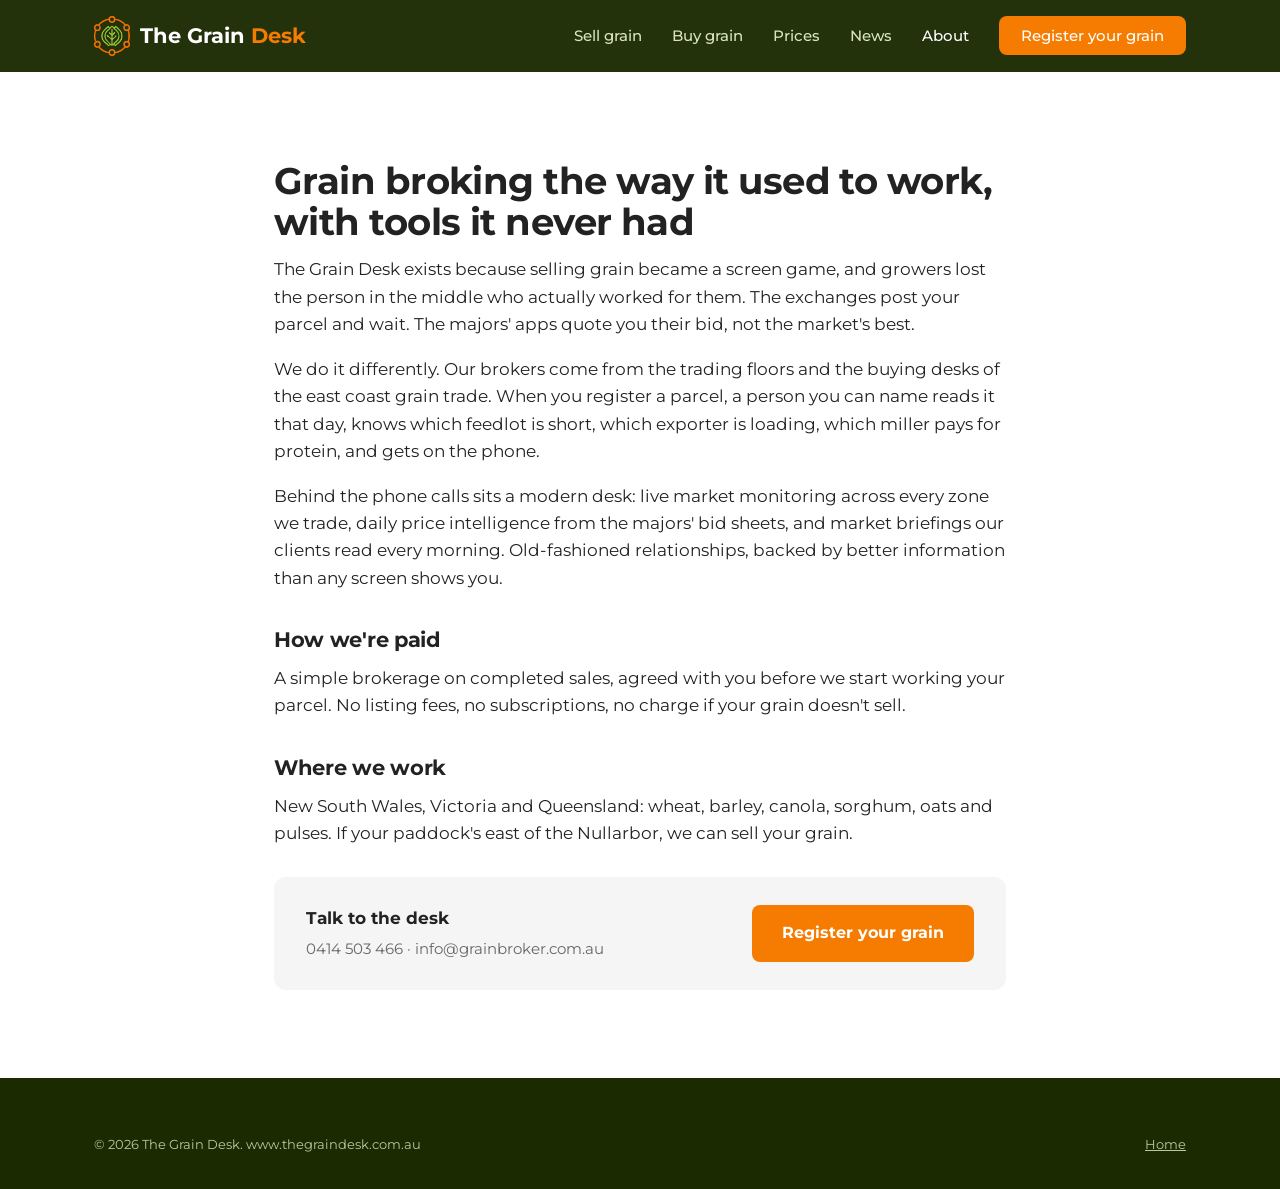
==== about.html @ 73dcb700 "The Grain Desk site, copied from grainbroker.com.au with the name changed." ====
<!DOCTYPE html>
<html lang="en-AU">
<head>
<meta charset="UTF-8">
<meta name="viewport" content="width=device-width, initial-scale=1">
<title>About The Grain Desk.</title>
<meta name="description" content="The Grain Desk is a relationship grain brokerage for Australia's east coast. Real brokers, real buyer relationships, no faceless exchange.">
<link rel="icon" type="image/png" href="assets/grainbroker-icon.png">
<link rel="preconnect" href="https://fonts.googleapis.com">
<link rel="preconnect" href="https://fonts.gstatic.com" crossorigin>
<link href="https://fonts.googleapis.com/css2?family=Montserrat:wght@400;500;600;700&display=swap" rel="stylesheet">
<link rel="stylesheet" href="css/site.css">
</head>
<body>

<header>
  <div class="container">
    <nav aria-label="Main">
      <a class="logo" href="index.html">
        <img src="assets/grainbroker-icon.png" alt="">
        <span>The Grain <b>Desk</b></span>
      </a>
      <button class="menu-btn" aria-label="Menu" aria-expanded="false">&#9776;</button>
      <ul class="nav-links">
        <li><a href="sell.html">Sell grain</a></li>
        <li><a href="buy.html">Buy grain</a></li>
        <li><a href="prices.html">Prices</a></li>
        <li><a href="news.html">News</a></li>
        <li><a href="about.html" aria-current="page">About</a></li>
        <li><a class="nav-cta" href="sell.html">Register your grain</a></li>
      </ul>
    </nav>
  </div>
</header>

<section>
  <div class="container" style="max-width:780px">
    <h1 class="section-title">Grain broking the way it used to work, with tools it never had</h1>
    <p style="margin-bottom:18px">The Grain Desk exists because selling grain became a screen game, and growers lost the person in the middle who actually worked for them. The exchanges post your parcel and wait. The majors' apps quote you their bid, not the market's best.</p>
    <p style="margin-bottom:18px">We do it differently. Our brokers come from the trading floors and the buying desks of the east coast grain trade. When you register a parcel, a person you can name reads it that day, knows which feedlot is short, which exporter is loading, which miller pays for protein, and gets on the phone.</p>
    <p style="margin-bottom:18px">Behind the phone calls sits a modern desk: live market monitoring across every zone we trade, daily price intelligence from the majors' bid sheets, and market briefings our clients read every morning. Old-fashioned relationships, backed by better information than any screen shows you.</p>
    <h2 style="font-size:1.3rem;font-weight:700;margin:36px 0 14px">How we're paid</h2>
    <p style="margin-bottom:18px">A simple brokerage on completed sales, agreed with you before we start working your parcel. No listing fees, no subscriptions, no charge if your grain doesn't sell.</p>
    <h2 style="font-size:1.3rem;font-weight:700;margin:36px 0 14px">Where we work</h2>
    <p style="margin-bottom:30px">New South Wales, Victoria and Queensland: wheat, barley, canola, sorghum, oats and pulses. If your paddock's east of the Nullarbor, we can sell your grain.</p>
    <div style="background:var(--paper);border-radius:12px;padding:28px 32px;display:flex;justify-content:space-between;align-items:center;gap:18px;flex-wrap:wrap">
      <div>
        <p style="font-weight:700;margin-bottom:4px">Talk to the desk</p>
        <p style="color:var(--grey);font-size:15px">0414 503 466 &middot; info@grainbroker.com.au</p>
      </div>
      <a class="btn-register" href="sell.html">Register your grain</a>
    </div>
  </div>
</section>

<footer>
  <div class="container">
    <div class="foot-base" style="border:0;padding:0">
      <span>&copy; 2026 The Grain Desk. www.thegraindesk.com.au</span>
      <span><a href="index.html" style="color:inherit">Home</a></span>
    </div>
  </div>
</footer>

<script src="js/site.js"></script>
</body>
</html>
---- css/site.css ----
/* The Grain Desk — brand kit v1.0 (May 2025). Palette + Montserrat locked by brand board. */
:root{
  --orange:#F57C00;
  --orange-dark:#D96C00;
  --green:#A5D66A;
  --green-deep:#1B2A00;
  --green-mid:#2E4210;
  --ink:#222222;
  --grey:#666666;
  --paper:#F5F5F5;
  --white:#FFFFFF;
  --success:#28A745; --warning:#FFC107; --error:#DC3545; --info:#17A2B8;
  --radius:10px;
  --shadow:0 18px 48px rgba(27,42,0,.16);
}
*{margin:0;padding:0;box-sizing:border-box}
html{scroll-behavior:smooth}
body{font-family:'Montserrat',system-ui,sans-serif;font-size:16.5px;line-height:1.65;color:var(--ink);background:var(--white)}
img{max-width:100%;display:block}
a{color:inherit}
.container{max-width:1140px;margin:0 auto;padding:0 24px}
h1,h2,h3{line-height:1.12;letter-spacing:-0.015em}
.accent{color:var(--green)}
.accent-orange{color:var(--orange)}

/* Nav */
header{position:sticky;top:0;z-index:100;background:rgba(27,42,0,.96);backdrop-filter:blur(10px)}
nav{display:flex;align-items:center;justify-content:space-between;height:72px}
.logo{display:flex;align-items:center;gap:10px;text-decoration:none}
.logo img{height:40px;width:auto}
.logo span{font-weight:700;font-size:21px;color:#fff}
.logo span b{color:var(--orange);font-weight:700}
.nav-links{display:flex;gap:30px;list-style:none;align-items:center}
.nav-links a{color:#D8E4C4;text-decoration:none;font-size:15px;font-weight:500;transition:color .2s}
.nav-links a:hover,.nav-links a[aria-current="page"]{color:#fff}
.nav-cta{background:var(--orange);color:#fff !important;padding:10px 22px;border-radius:8px;font-weight:600;transition:background .2s}
.nav-cta:hover{background:var(--orange-dark)}
.menu-btn{display:none;background:none;border:0;color:#fff;font-size:26px;cursor:pointer}
@media(max-width:860px){
  .nav-links{position:fixed;inset:72px 0 auto 0;background:var(--green-deep);flex-direction:column;padding:24px;gap:20px;transform:translateY(-130%);transition:transform .25s ease;box-shadow:var(--shadow)}
  .nav-links.open{transform:none}
  .menu-btn{display:block}
}

/* Buttons: each CTA has its own identity */
.btn-register{display:inline-flex;align-items:center;gap:10px;background:var(--orange);color:#fff;font-weight:700;font-size:16px;padding:15px 30px;border-radius:8px;text-decoration:none;border:0;cursor:pointer;transition:background .2s,transform .15s}
.btn-register:hover{background:var(--orange-dark)}
.btn-register:active{transform:scale(.98)}
.btn-buyer{display:inline-flex;align-items:center;gap:8px;background:transparent;color:#fff;font-weight:600;font-size:15.5px;padding:14px 26px;border-radius:8px;border:1.5px solid rgba(165,214,106,.6);text-decoration:none;cursor:pointer;transition:border-color .2s,background .2s}
.btn-buyer:hover{border-color:var(--green);background:rgba(165,214,106,.08)}
.btn-call{display:inline-flex;align-items:center;gap:8px;color:var(--green-deep);font-weight:700;text-decoration:none;border-bottom:2px solid var(--orange);padding-bottom:2px;transition:color .2s}
.btn-call:hover{color:var(--orange)}

/* Hero: full-viewport, clear footage, darkness only behind the text */
.hero{position:relative;background:var(--green-deep);color:#fff;overflow:hidden;min-height:96dvh;display:flex;align-items:center}
.hero-media{position:absolute;inset:0;background-size:cover;background-position:center 38%;opacity:.92}
.hero-scrim{position:absolute;inset:0;background:
  linear-gradient(90deg,rgba(16,25,0,.72) 0%,rgba(16,25,0,.42) 38%,rgba(16,25,0,.08) 62%,rgba(16,25,0,0) 80%),
  linear-gradient(180deg,rgba(16,25,0,.25) 0%,rgba(16,25,0,0) 18%,rgba(16,25,0,0) 82%,rgba(27,42,0,.85) 100%)}
.hero .container{max-width:none;margin:0;padding-left:clamp(24px,4vw,64px)}
.hero-inner{position:relative;padding:80px 0;max-width:560px}
.hero h1{font-size:clamp(2.5rem,5.4vw,3.9rem);font-weight:700;margin-bottom:20px;text-shadow:0 2px 24px rgba(0,0,0,.45)}
.hero p{font-size:clamp(1.05rem,1.9vw,1.25rem);color:#E6EEDA;max-width:32em;margin-bottom:34px;text-shadow:0 1px 14px rgba(0,0,0,.5)}
.hero-ctas{display:flex;gap:16px;flex-wrap:wrap;align-items:center}

/* Sections */
section{padding:88px 0}
.section-title{font-size:clamp(1.7rem,3.2vw,2.3rem);font-weight:700;margin-bottom:14px;max-width:22em}
.section-sub{color:var(--grey);max-width:38em;margin-bottom:48px;font-size:1.05rem}

/* How it works: numbered rail */
.steps{display:grid;grid-template-columns:repeat(3,1fr);gap:0;border-top:1px solid #E4E4E4}
.step{padding:36px 28px 8px;border-left:1px solid #E4E4E4}
.step:first-child{border-left:0}
.step .num{font-size:15px;font-weight:700;color:var(--orange);display:block;margin-bottom:14px}
.step h3{font-size:1.15rem;font-weight:600;margin-bottom:8px}
.step p{color:var(--grey);font-size:15px}
@media(max-width:820px){.steps{grid-template-columns:1fr}.step{border-left:0;border-top:1px solid #E4E4E4}}

/* Split band */
.band{background:var(--green-deep);color:#fff}
.band-grid{display:grid;grid-template-columns:1.05fr .95fr;gap:56px;align-items:center}
.band img{border-radius:var(--radius);box-shadow:var(--shadow)}
.band h2{font-size:clamp(1.6rem,3vw,2.1rem);font-weight:700;margin-bottom:16px}
.band p{color:#C9D8B2;margin-bottom:14px}
.band .tick{display:flex;gap:12px;align-items:flex-start;margin:16px 0;color:#E4EDD5}
.band .tick svg{flex-shrink:0;margin-top:4px}
@media(max-width:880px){.band-grid{grid-template-columns:1fr}}

/* Price strip */
.price-strip{background:var(--paper)}
.price-table{width:100%;border-collapse:collapse;background:#fff;border-radius:var(--radius);overflow:hidden;box-shadow:0 6px 24px rgba(27,42,0,.07)}
.price-table th{background:var(--green-deep);color:#fff;text-align:left;font-size:13px;font-weight:600;letter-spacing:.04em;padding:13px 18px}
.price-table td{padding:14px 18px;border-top:1px solid #EFEFEA;font-size:15.5px}
.price-table td.num{font-variant-numeric:tabular-nums;font-weight:700;color:var(--green-deep);text-align:right}
.price-table th.num{text-align:right}
.price-note{font-size:13.5px;color:var(--grey);margin-top:14px}

/* Forms */
.form-shell{background:var(--paper);min-height:100dvh}
.form-card{background:#fff;border-radius:14px;box-shadow:0 8px 32px rgba(27,42,0,.08);max-width:760px;margin:48px auto;padding:40px}
.form-card h1{font-size:1.6rem;font-weight:700;margin-bottom:6px}
.form-card .lede{color:var(--grey);font-size:15px;margin-bottom:28px}
label{display:block;font-size:13.5px;font-weight:600;margin-bottom:6px;color:var(--ink)}
input,select,textarea{width:100%;font-family:inherit;font-size:15.5px;padding:12px 14px;border:1.5px solid #D9D9D2;border-radius:8px;background:#fff;transition:border-color .15s}
input:focus,select:focus,textarea:focus{outline:none;border-color:var(--orange)}
.field{margin-bottom:20px}
.field .err{display:none;color:var(--error);font-size:13px;margin-top:5px}
.field.invalid input,.field.invalid select{border-color:var(--error)}
.field.invalid .err{display:block}
.grid-2{display:grid;grid-template-columns:1fr 1fr;gap:16px}
.grid-3{display:grid;grid-template-columns:repeat(3,1fr);gap:16px}
@media(max-width:640px){.grid-2,.grid-3{grid-template-columns:1fr}}

/* Wizard */
.wiz-progress{display:flex;gap:6px;margin-bottom:30px}
.wiz-progress div{flex:1;text-align:center}
.wiz-progress .bar{height:5px;border-radius:3px;background:#E2E2DA}
.wiz-progress .on .bar{background:var(--orange)}
.wiz-progress p{font-size:11.5px;margin-top:6px;color:var(--grey)}
.wiz-progress .on p{color:var(--ink);font-weight:600}
.chips{display:grid;grid-template-columns:repeat(auto-fit,minmax(105px,1fr));gap:10px;margin-bottom:6px}
.chip{background:#fff;border:1.5px solid #D9D9D2;border-radius:8px;padding:13px 8px;font-family:inherit;font-weight:600;font-size:14px;cursor:pointer;transition:all .15s;text-align:center;color:var(--ink)}
.chip:hover{border-color:var(--green)}
.chip.sel{background:var(--green-deep);color:var(--green);border-color:var(--green)}
.chip i{font-style:normal;display:block;font-size:20px;margin-bottom:4px}
.wiz-nav{display:flex;justify-content:space-between;align-items:center;margin-top:30px}
.btn-back{background:none;border:0;font-family:inherit;font-size:14.5px;font-weight:600;color:var(--grey);cursor:pointer;padding:10px 4px}
.btn-back:hover{color:var(--ink)}
.btn-next{background:var(--ink);color:#fff;border:0;border-radius:8px;font-family:inherit;font-weight:600;font-size:15px;padding:12px 28px;cursor:pointer;transition:background .2s}
.btn-next:hover{background:#000}
.review-box{background:var(--paper);border-radius:10px;padding:20px 22px;margin:18px 0;font-size:15px;line-height:1.9}
.success-panel{text-align:center;padding:40px 20px}
.success-panel .ok{width:64px;height:64px;border-radius:50%;background:var(--green);color:var(--green-deep);font-size:30px;display:flex;align-items:center;justify-content:center;margin:0 auto 20px}

/* News */
.news-tabs{display:flex;gap:10px;flex-wrap:wrap;margin-bottom:36px}
.news-tab{border:1.5px solid #D9D9D2;background:#fff;border-radius:999px;padding:9px 20px;font-family:inherit;font-size:14px;font-weight:600;cursor:pointer;color:var(--ink)}
.news-tab.sel{background:var(--green-deep);color:var(--green);border-color:var(--green-deep)}
.news-item{border-top:1px solid #E7E7E0;padding:26px 0}
.news-item .meta{font-size:12.5px;color:var(--grey);margin-bottom:8px;font-weight:600;letter-spacing:.03em}
.news-item h3{font-size:1.2rem;font-weight:700;margin-bottom:8px}
.news-item p{color:var(--grey);font-size:15px;max-width:46em}

/* Footer */
footer{background:var(--green-deep);color:#B9C9A0;padding:56px 0 34px;font-size:14.5px}
.foot-grid{display:grid;grid-template-columns:2fr 1fr 1fr 1fr;gap:36px;margin-bottom:40px}
.foot-grid h4{color:#fff;font-size:14px;font-weight:600;margin-bottom:14px}
.foot-grid a{display:block;color:#B9C9A0;text-decoration:none;margin-bottom:9px;transition:color .2s}
.foot-grid a:hover{color:#fff}
.foot-base{border-top:1px solid rgba(255,255,255,.12);padding-top:24px;display:flex;justify-content:space-between;gap:16px;flex-wrap:wrap;font-size:13px}
@media(max-width:820px){.foot-grid{grid-template-columns:1fr 1fr}}

/* Motion */
@media(prefers-reduced-motion:no-preference){
  .rise{opacity:1;transform:translateY(18px);animation:rise .7s ease forwards}
  @keyframes rise{to{transform:none}}
}
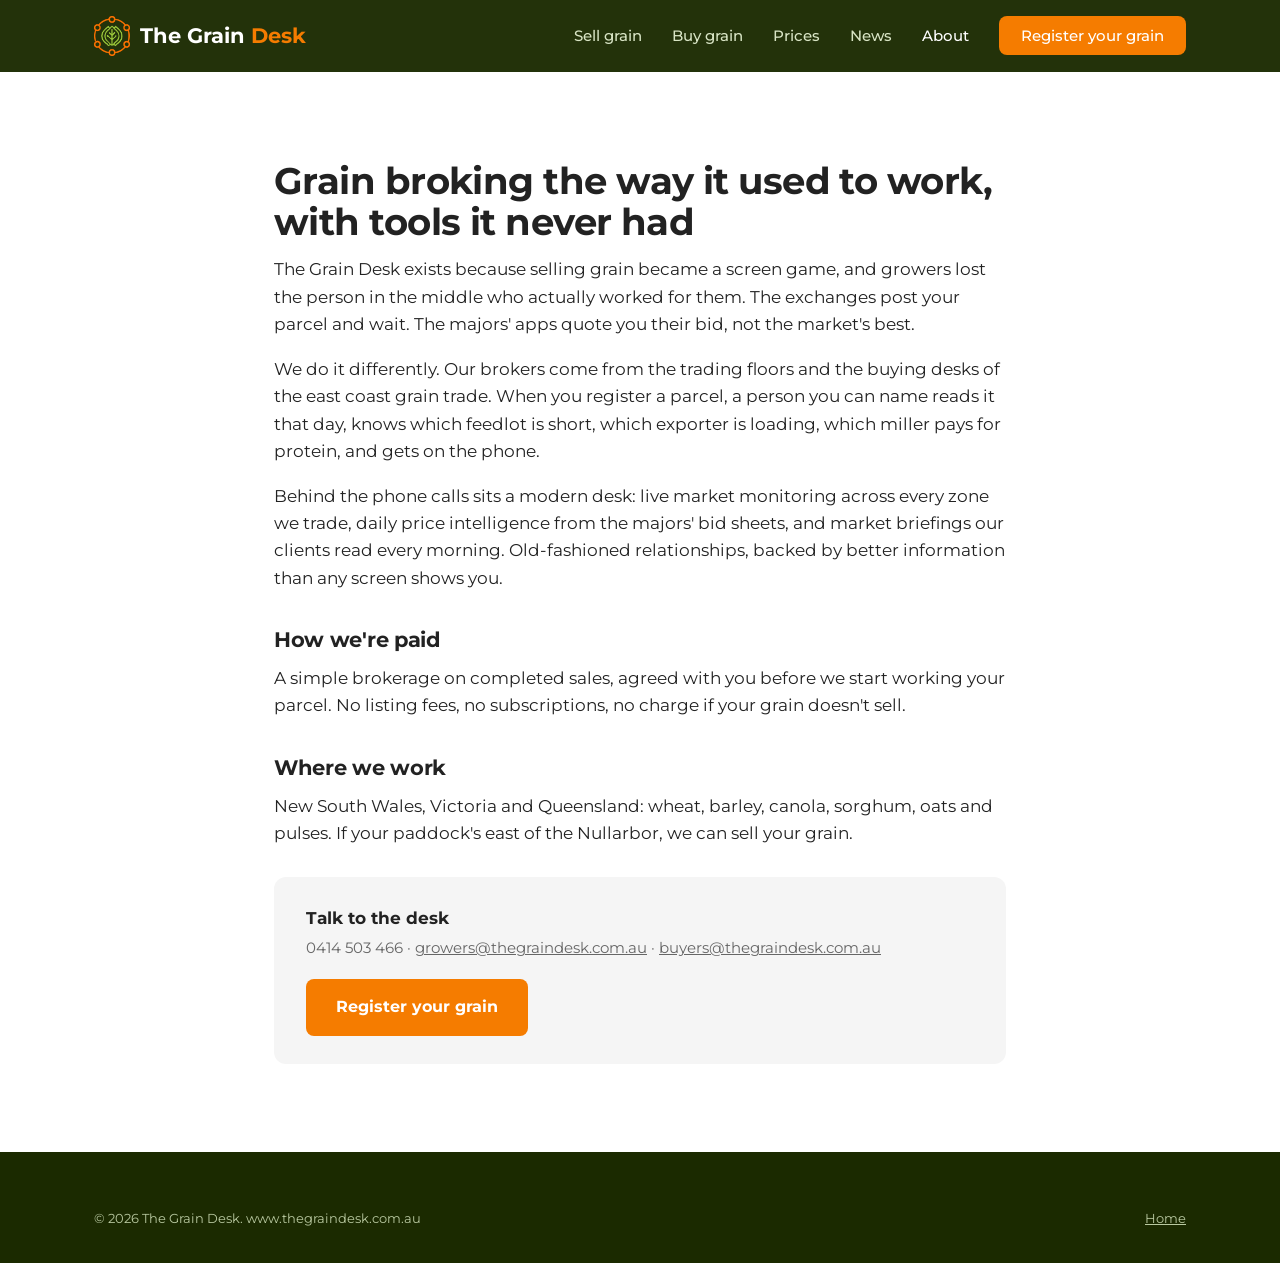
==== commit 4ef5e4b2: "Use growers@ and buyers@ on the public site." ====
--- a/about.html
+++ b/about.html
@@ -46,7 +46,7 @@
     <div style="background:var(--paper);border-radius:12px;padding:28px 32px;display:flex;justify-content:space-between;align-items:center;gap:18px;flex-wrap:wrap">
       <div>
         <p style="font-weight:700;margin-bottom:4px">Talk to the desk</p>
-        <p style="color:var(--grey);font-size:15px">0414 503 466 &middot; info@grainbroker.com.au</p>
+        <p style="color:var(--grey);font-size:15px">0414 503 466 &middot; <a href="mailto:growers@thegraindesk.com.au">growers@thegraindesk.com.au</a> &middot; <a href="mailto:buyers@thegraindesk.com.au">buyers@thegraindesk.com.au</a></p>
       </div>
       <a class="btn-register" href="sell.html">Register your grain</a>
     </div>
